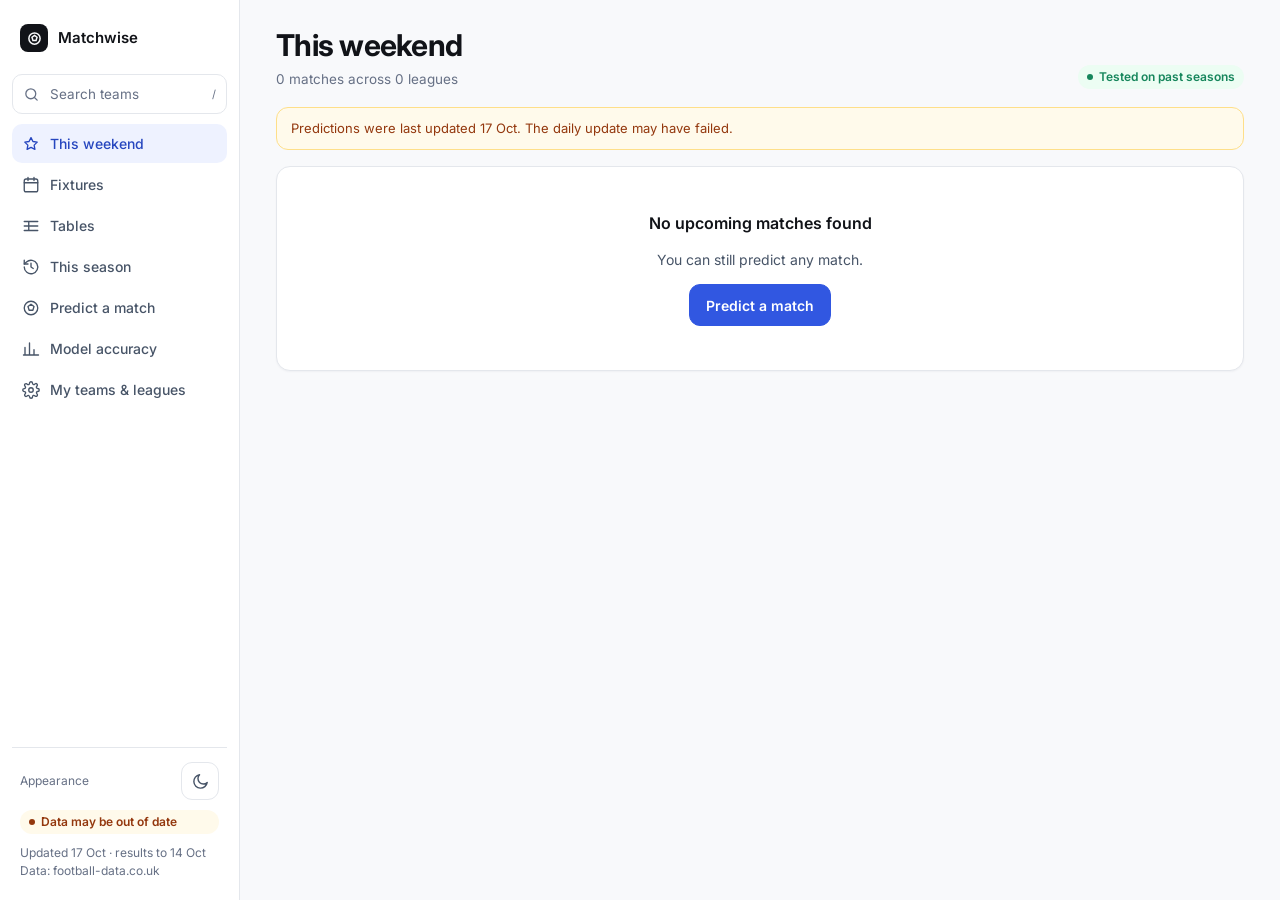
==== app/index.html @ 6849e7f9 "Settle saved predictions early from provisional scores; add evening result runs - Use fixturedownloa" ====
<!doctype html>
<html lang="en">
<head>
<meta charset="utf-8">
<meta name="viewport" content="width=device-width, initial-scale=1, viewport-fit=cover">
<meta name="theme-color" content="#F8F9FB">
<meta name="description" content="Football match predictions for the Premier League, La Liga, Serie A, Bundesliga and Ligue 1.">
<title>Matchwise</title>
<script>
  // Apply a saved light/dark choice before first paint to avoid a flash.
  try { var t = localStorage.getItem('mw-theme'); if (t === 'light' || t === 'dark') document.documentElement.dataset.theme = t; } catch (e) {}
</script>
<link rel="manifest" href="manifest.webmanifest">
<link rel="icon" href="icons/icon.svg" type="image/svg+xml">
<link rel="apple-touch-icon" href="icons/apple-touch-icon.png">
<meta name="apple-mobile-web-app-capable" content="yes">
<meta name="mobile-web-app-capable" content="yes">
<meta name="apple-mobile-web-app-status-bar-style" content="default">
<meta name="apple-mobile-web-app-title" content="Matchwise">
<link rel="preconnect" href="https://fonts.googleapis.com">
<link rel="preconnect" href="https://fonts.gstatic.com" crossorigin>
<link href="https://fonts.googleapis.com/css2?family=Inter:wght@400;500;600;700&display=swap" rel="stylesheet">
<link rel="stylesheet" href="app.css?v=15">
</head>
<body>
<div class="shell">
  <aside class="sidebar" aria-label="Main navigation">
    <a class="brand" href="#/weekend"><span class="brand-mark" aria-hidden="true"><svg width="15" height="15" viewBox="0 0 24 24" fill="none" stroke-width="2.4"><circle cx="12" cy="12" r="9"/><path d="M12 7l4 3-1.5 5h-5L8 10z"/></svg></span>Matchwise</a>
    <button class="searchbtn" data-search-open><svg viewBox="0 0 24 24" fill="none" stroke="currentColor" stroke-width="1.8" stroke-linecap="round"><circle cx="11" cy="11" r="7"/><path d="M20 20l-3.5-3.5"/></svg>Search teams <kbd style="margin-left:auto;font:11px Inter;color:var(--text-3)">/</kbd></button>
    <nav class="nav" id="nav"></nav>
    <div class="sidebar-foot" id="freshness"></div>
  </aside>
  <main class="main" id="main" tabindex="-1"></main>
</div>
<nav class="tabbar" id="tabbar" aria-label="Main navigation"></nav>
<div class="overlay" id="search"></div>
<script src="teams-meta.js?v=15"></script>
<script src="app.js?v=15"></script>
</body>
</html>
---- app/app.css ----
/* Matchwise design system: calm, premium, light + dark. */
:root {
  --bg: #F8F9FB; --surface: #FFFFFF; --surface-2: #F2F4F7; --text: #111318; --text-2: #475467; --text-3: #667085;
  --border: #E4E7EC; --border-strong: #D0D5DD; --accent: #3157E1; --accent-hover: #2646BF; --accent-soft: #EEF2FF; --accent-text: #2646BF;
  --win: #16865C; --win-soft: #ECFDF3; --loss: #D92D20; --loss-soft: #FEF3F2; --warn: #93370D; --warn-soft: #FFFAEB; --warn-border: #FEDF89;
  --bar-rest: #E4E7EC; --shadow: 0 1px 2px rgba(16, 24, 40, .04); --shadow-lg: 0 12px 32px rgba(16, 24, 40, .12);
  --focus: 0 0 0 3px rgba(49, 87, 225, .35); --badge-ring: rgba(16, 24, 40, .14);
  --r-sm: 8px; --r: 14px; --r-lg: 18px;
  --sidebar: 240px;
  color-scheme: light;
}
:root[data-theme="dark"] {
  --bg: #0B0D12; --surface: #13161D; --surface-2: #1A1E27; --text: #ECEFF4; --text-2: #A7B0C0; --text-3: #8892A4;
  --border: #252A36; --border-strong: #343B4B; --accent: #7B97FF; --accent-hover: #93AAFF; --accent-soft: #1B2340; --accent-text: #A9BBFF;
  --win: #3CCB8A; --win-soft: #10291F; --loss: #F97066; --loss-soft: #2D1615; --warn: #FEC84B; --warn-soft: #2A2111; --warn-border: #4A3A12;
  --bar-rest: #2A3040; --shadow: none; --shadow-lg: 0 12px 32px rgba(0, 0, 0, .5);
  --focus: 0 0 0 3px rgba(123, 151, 255, .45); --badge-ring: rgba(255, 255, 255, .16);
  color-scheme: dark;
}
@media (prefers-color-scheme: dark) {
  :root:not([data-theme="light"]) {
    --bg: #0B0D12; --surface: #13161D; --surface-2: #1A1E27; --text: #ECEFF4; --text-2: #A7B0C0; --text-3: #8892A4;
    --border: #252A36; --border-strong: #343B4B; --accent: #7B97FF; --accent-hover: #93AAFF; --accent-soft: #1B2340; --accent-text: #A9BBFF;
    --win: #3CCB8A; --win-soft: #10291F; --loss: #F97066; --loss-soft: #2D1615; --warn: #FEC84B; --warn-soft: #2A2111; --warn-border: #4A3A12;
    --bar-rest: #2A3040; --shadow: none; --shadow-lg: 0 12px 32px rgba(0, 0, 0, .5);
    --focus: 0 0 0 3px rgba(123, 151, 255, .45); --badge-ring: rgba(255, 255, 255, .16);
    color-scheme: dark;
  }
}

* { box-sizing: border-box; }
html, body { margin: 0; }
body {
  background: var(--bg); color: var(--text); font-family: Inter, system-ui, -apple-system, "Segoe UI", sans-serif;
  font-size: 14px; line-height: 1.5; -webkit-font-smoothing: antialiased; -webkit-tap-highlight-color: transparent;
}
a { color: var(--accent-text); text-decoration: none; }
button { font: inherit; color: inherit; background: none; border: 0; padding: 0; cursor: pointer; }
:focus-visible { outline: none; box-shadow: var(--focus); border-radius: var(--r-sm); }
.num { font-variant-numeric: tabular-nums; }
.muted { color: var(--text-3); }
.small { font-size: 12px; }
.sr-only { position: absolute; width: 1px; height: 1px; overflow: hidden; clip: rect(0 0 0 0); white-space: nowrap; }

/* ---------- shell ---------- */
.shell { display: flex; min-height: 100vh; }
.sidebar {
  width: var(--sidebar); flex-shrink: 0; background: var(--surface); border-right: 1px solid var(--border);
  padding: 20px 12px; position: sticky; top: 0; height: 100vh; display: flex; flex-direction: column;
}
.brand { display: flex; align-items: center; gap: 10px; font-weight: 600; font-size: 15px; color: var(--text); }
.brand-mark { width: 28px; height: 28px; border-radius: 8px; background: var(--text); display: grid; place-items: center; flex-shrink: 0; }
.brand-mark svg { stroke: var(--bg); }
.sidebar .brand { padding: 4px 8px 22px; }
.nav a {
  display: flex; align-items: center; gap: 10px; padding: 9px 10px; border-radius: 10px; color: var(--text-2);
  font-weight: 500; margin-bottom: 2px; transition: background-color .15s, color .15s;
}
.nav a:hover { background: var(--surface-2); color: var(--text); }
.nav a[aria-current="page"] { background: var(--accent-soft); color: var(--accent-text); }
.nav svg { width: 18px; height: 18px; flex-shrink: 0; }
.sidebar-foot { margin-top: auto; padding: 14px 8px 0; border-top: 1px solid var(--border); font-size: 12px; color: var(--text-3); display: grid; gap: 10px; }
.main { flex: 1; min-width: 0; padding: 28px 36px 64px; }
.content { max-width: 1120px; margin: 0 auto; }
.content.narrow { max-width: 880px; }

.topbar { display: none; }
.iconbtn {
  width: 38px; height: 38px; border-radius: 11px; border: 1px solid var(--border); background: var(--surface);
  display: inline-grid; place-items: center; color: var(--text-2); transition: background-color .15s;
}
.iconbtn:hover { background: var(--surface-2); color: var(--text); }
.iconbtn svg { width: 19px; height: 19px; }
.theme-row { display: flex; align-items: center; justify-content: space-between; }

/* ---------- page head ---------- */
.page-head { display: flex; align-items: flex-end; justify-content: space-between; gap: 16px; margin-bottom: 18px; flex-wrap: wrap; }
h1 { font-size: 30px; line-height: 1.15; font-weight: 700; margin: 0; letter-spacing: -0.025em; }
h2 { font-size: 17px; font-weight: 600; margin: 0; letter-spacing: -0.01em; }
h3 { font-size: 14px; font-weight: 600; margin: 0; }
.sub { color: var(--text-3); margin: 6px 0 0; font-size: 13.5px; }

/* ---------- cards ---------- */
.card { background: var(--surface); border: 1px solid var(--border); border-radius: var(--r); box-shadow: var(--shadow); }
.card-pad { padding: 18px; }
.card-head { display: flex; align-items: center; justify-content: space-between; gap: 4px 12px; padding: 14px 18px; border-bottom: 1px solid var(--border); flex-wrap: wrap; }
.card-head h3 { white-space: nowrap; }
.card-foot { padding: 12px 18px; border-top: 1px solid var(--border); font-size: 12px; color: var(--text-3); margin: 0; }
.stack-gap > * + * { margin-top: 12px; }
.grid-2 { display: grid; grid-template-columns: repeat(2, minmax(0, 1fr)); gap: 12px; }
.grid-2 > * { min-width: 0; }

/* ---------- pills, chips, buttons ---------- */
.pill {
  display: inline-flex; align-items: center; gap: 6px; padding: 3px 9px; border-radius: 999px; font-size: 12px; font-weight: 600;
  background: var(--surface-2); color: var(--text-2); white-space: nowrap;
}
.pill.accent { background: var(--accent-soft); color: var(--accent-text); }
.pill.ok { background: var(--win-soft); color: var(--win); }
.pill.bad { background: var(--loss-soft); color: var(--loss); }
.pill.warn { background: var(--warn-soft); color: var(--warn); }
.pill .dot { width: 6px; height: 6px; border-radius: 50%; background: currentColor; }
.chips { display: flex; gap: 6px; flex-wrap: wrap; }
.chip {
  height: 34px; padding: 0 14px; border-radius: 999px; border: 1px solid var(--border); background: var(--surface);
  color: var(--text-2); font-weight: 500; font-size: 13px; white-space: nowrap; transition: background-color .15s, color .15s, border-color .15s;
}
.chip:hover { border-color: var(--border-strong); color: var(--text); }
.chip[aria-pressed="true"] { background: var(--text); border-color: var(--text); color: var(--bg); }
.btn {
  display: inline-flex; align-items: center; justify-content: center; gap: 8px; height: 42px; padding: 0 16px; border-radius: 11px;
  border: 1px solid var(--border-strong); background: var(--surface); font-weight: 600; color: var(--text); transition: background-color .15s;
}
.btn:hover { background: var(--surface-2); }
.btn.primary { background: var(--accent); border-color: var(--accent); color: #fff; }
:root[data-theme="dark"] .btn.primary { color: #0B0D12; }
.btn.primary:hover { background: var(--accent-hover); }
.btn[aria-disabled="true"] { opacity: .45; pointer-events: none; }
.toolbar { display: flex; gap: 12px; align-items: center; margin-bottom: 16px; flex-wrap: wrap; }
.search { position: relative; margin-left: auto; }
.search input, select {
  height: 40px; border-radius: 11px; border: 1px solid var(--border-strong); background: var(--surface); color: var(--text); font: inherit;
}
.search input { width: 240px; padding: 0 12px 0 36px; }
.search svg { position: absolute; left: 11px; top: 11px; width: 18px; height: 18px; color: var(--text-3); }
.search input:focus, select:focus { outline: none; box-shadow: var(--focus); border-color: var(--accent); }
select {
  width: 100%; padding: 0 34px 0 12px; appearance: none;
  background-image: url("data:image/svg+xml,%3Csvg xmlns='http://www.w3.org/2000/svg' width='16' height='16' fill='none' stroke='%23888' stroke-width='2'%3E%3Cpath d='M4 6l4 4 4-4'/%3E%3C/svg%3E");
  background-repeat: no-repeat; background-position: right 12px center;
}
.field { display: flex; flex-direction: column; gap: 6px; min-width: 0; }
.field label { font-weight: 500; font-size: 13px; color: var(--text-2); }
.form-row { display: grid; grid-template-columns: 1fr 1fr 1fr auto; gap: 12px; align-items: end; }

/* ---------- badges & form ---------- */
.crest {
  width: 32px; height: 32px; border-radius: 50%; display: inline-grid; place-items: center; flex-shrink: 0;
  font-size: 9.5px; font-weight: 700; letter-spacing: .02em; line-height: 1;
}
.crest.ring { box-shadow: inset 0 0 0 1px var(--badge-ring); }
.crest.sm { width: 28px; height: 28px; font-size: 8.5px; }
.crest.lg { width: 60px; height: 60px; font-size: 16px; }
.form { display: inline-flex; gap: 3px; }
.form i { width: 17px; height: 17px; border-radius: 5px; font-style: normal; font-size: 9px; font-weight: 700; display: grid; place-items: center; }
.form .W { background: var(--win-soft); color: var(--win); }
.form .D { background: var(--surface-2); color: var(--text-3); }
.form .L { background: var(--loss-soft); color: var(--loss); }

/* ---------- probability bar ---------- */
.pbar { display: flex; gap: 3px; height: 8px; }
.pbar i { border-radius: 4px; background: var(--bar-rest); transform-origin: left; }
.pbar i.top { background: var(--accent); }
.probs { display: flex; justify-content: space-between; font-size: 12px; color: var(--text-3); margin-top: 8px; }
.probs b { font-size: 15px; color: var(--text); font-weight: 600; margin-right: 3px; }
.probs .top b { color: var(--accent-text); }

/* ---------- fixtures ---------- */
.day { display: flex; justify-content: space-between; font-size: 12px; font-weight: 600; letter-spacing: .05em; text-transform: uppercase; color: var(--text-3); margin: 22px 2px 10px; }
.day:first-child { margin-top: 0; }
.fx-grid { display: grid; grid-template-columns: repeat(2, minmax(0, 1fr)); gap: 12px; }
.fx {
  display: block; width: 100%; text-align: left; padding: 16px; color: var(--text);
  transition: border-color .15s, transform .15s, box-shadow .15s;
}
.fx:hover { border-color: var(--border-strong); box-shadow: var(--shadow-lg); }
.fx-top { display: flex; justify-content: space-between; align-items: center; margin-bottom: 10px; font-size: 12px; color: var(--text-3); gap: 8px; }
.team { display: flex; align-items: center; gap: 10px; padding: 3px 0; min-width: 0; }
.team .nm { flex: 1; min-width: 0; font-weight: 500; font-size: 15px; color: var(--text-2); white-space: nowrap; overflow: hidden; text-overflow: ellipsis; }
.team .nm.fav { color: var(--text); font-weight: 600; }
.fx .pbar { margin-top: 12px; }
.fx-foot { display: flex; justify-content: space-between; margin-top: 10px; padding-top: 10px; border-top: 1px solid var(--border); font-size: 12px; color: var(--text-3); }
.fx-foot b { color: var(--text-2); font-weight: 600; }

/* ---------- match ---------- */
.back { display: inline-flex; align-items: center; gap: 4px; color: var(--text-2); font-weight: 500; margin-bottom: 14px; }
.back svg { width: 18px; height: 18px; }
.hero { padding: 22px 20px 18px; text-align: center; }
.hero .meta { font-size: 12.5px; color: var(--text-3); }
.vs { display: grid; grid-template-columns: 1fr auto 1fr; align-items: start; margin: 16px 0 14px; gap: 8px; }
.vs .side { display: flex; flex-direction: column; align-items: center; gap: 8px; font-weight: 600; font-size: 16px; min-width: 0; }
.vs .side .nm { max-width: 100%; overflow: hidden; text-overflow: ellipsis; white-space: nowrap; }
.vs .mid { font-size: 13px; color: var(--text-3); font-weight: 500; padding-top: 20px; }
.big3 { display: grid; grid-template-columns: repeat(3, minmax(0, 1fr)); margin-top: 18px; border-top: 1px solid var(--border); padding-top: 16px; }
.big3 > div { display: flex; flex-direction: column; gap: 2px; min-width: 0; }
.big3 b { font-size: 30px; font-weight: 700; letter-spacing: -0.025em; }
.big3 .top b { color: var(--accent-text); }
.big3 span { font-size: 12px; color: var(--text-3); overflow: hidden; text-overflow: ellipsis; white-space: nowrap; }
.big3 small { font-size: 11px; color: var(--text-3); }
.hero .pbar { margin-top: 14px; }
.sectabs {
  display: flex; gap: 20px; border-bottom: 1px solid var(--border); margin: 16px 0 14px; font-size: 13.5px; font-weight: 500; overflow-x: auto;
  position: sticky; top: 0; background: var(--bg); z-index: 5; scrollbar-width: none;
}
.sectabs a { padding: 10px 0 11px; color: var(--text-3); white-space: nowrap; }
.sectabs a.on, .sectabs a:hover { color: var(--text); }
.sectabs a.on { box-shadow: inset 0 -2px 0 var(--text); }
.keys { display: grid; grid-template-columns: repeat(4, minmax(0, 1fr)); gap: 10px; }
.key { padding: 13px 14px; }
.key .k { font-size: 12px; color: var(--text-3); }
.key .v { font-size: 20px; font-weight: 650; margin-top: 2px; letter-spacing: -0.015em; }
.key .v small { font-size: 12px; color: var(--text-3); font-weight: 500; }
.match-cols { display: grid; grid-template-columns: minmax(0, 1fr) 340px; gap: 16px; align-items: start; margin-top: 12px; }
.match-cols > div > .card + .card, .match-cols > aside > .card + .card { margin-top: 12px; }
section[id] { scroll-margin-top: 56px; }

table { width: 100%; border-collapse: collapse; }
th, td { padding: 10px 18px; text-align: left; border-bottom: 1px solid var(--border); }
th { font-size: 12px; font-weight: 500; color: var(--text-3); }
tr:last-child td { border-bottom: 0; }
td.r, th.r { text-align: right; }
td.grp { font-size: 11.5px; font-weight: 600; letter-spacing: .04em; text-transform: uppercase; color: var(--text-3); background: var(--surface-2); padding-top: 7px; padding-bottom: 7px; }
.card:has(> table) { overflow-x: auto; }
.meter { display: inline-block; width: 64px; height: 5px; border-radius: 3px; background: var(--bar-rest); vertical-align: middle; margin-right: 10px; overflow: hidden; }
.meter i { display: block; height: 100%; background: var(--accent); border-radius: 3px; }
.scoregrid { display: grid; grid-template-columns: 24px repeat(6, minmax(0, 1fr)); gap: 4px; font-size: 12px; }
.scoregrid .h { color: var(--text-3); display: grid; place-items: center; font-weight: 500; height: 22px; }
.scoregrid .c { height: 38px; border-radius: 7px; display: grid; place-items: center; }
.axis { display: flex; justify-content: space-between; font-size: 12px; color: var(--text-3); margin-bottom: 8px; gap: 8px; }
.why { padding-left: 18px; margin: 0; }
.why li { margin-bottom: 9px; color: var(--text-2); }
.why li b { color: var(--text); font-weight: 600; }
.kv { display: flex; justify-content: space-between; gap: 12px; padding: 9px 0; border-bottom: 1px solid var(--border); }
.kv:last-child { border-bottom: 0; }
.kv span:first-child { color: var(--text-2); }
.kv span:last-child { font-weight: 500; text-align: right; }
.strength { display: grid; grid-template-columns: 1fr 86px; gap: 10px; align-items: center; padding: 5px 0; }
.track { height: 6px; background: var(--bar-rest); border-radius: 3px; overflow: hidden; }
.track i { display: block; height: 100%; border-radius: 3px; background: var(--accent); }
.news-team { display: flex; align-items: center; gap: 8px; font-weight: 600; margin-bottom: 6px; }
.news-list { list-style: none; margin: 0; padding: 0; }
.news-list li { padding: 8px 0; border-top: 1px solid var(--border); }
.news-list li:first-child { border-top: 0; }
.news-list .line { display: flex; justify-content: space-between; align-items: center; gap: 8px; }
.toggle { display: inline-flex; background: var(--surface-2); border-radius: 12px; padding: 3px; gap: 2px; margin-bottom: 12px; }
.toggle button { height: 32px; padding: 0 12px; border-radius: 9px; font-size: 13px; font-weight: 500; color: var(--text-3); }
.toggle button[aria-pressed="true"] { background: var(--surface); color: var(--text); box-shadow: var(--shadow); }
:root[data-theme="dark"] .toggle button[aria-pressed="true"] { background: var(--border-strong); }

/* ---------- weekend & stats ---------- */
.overview { display: grid; grid-template-columns: repeat(3, minmax(0, 1fr)); gap: 12px; }
.insight { padding: 16px; }
.insight p { margin: 2px 0 8px; font-size: 12px; color: var(--text-3); }
.irow { display: flex; align-items: center; gap: 10px; padding: 9px 0; border-top: 1px solid var(--border); color: var(--text); }
.irow .t { flex: 1; min-width: 0; font-size: 13px; font-weight: 500; white-space: nowrap; overflow: hidden; text-overflow: ellipsis; }
.irow .v { font-weight: 600; font-size: 14px; white-space: nowrap; }
.pairc { display: inline-flex; flex-shrink: 0; gap: 3px; }
.pairc .crest { width: 26px; height: 26px; font-size: 8px; }
.stats { display: grid; grid-template-columns: repeat(4, minmax(0, 1fr)); margin-bottom: 14px; }
.stat { padding: 16px 18px; border-right: 1px solid var(--border); min-width: 0; }
.stat:last-child { border-right: 0; }
.stat .lbl { color: var(--text-3); font-size: 12.5px; }
.stat .val { font-size: 26px; font-weight: 700; margin-top: 2px; letter-spacing: -0.02em; }
.stat .meta { font-size: 12px; color: var(--text-3); }
.notice { display: flex; gap: 10px; padding: 11px 14px; border-radius: 12px; background: var(--warn-soft); border: 1px solid var(--warn-border); color: var(--warn); font-size: 13px; margin-bottom: 16px; }
.empty { text-align: center; padding: 44px 20px; color: var(--text-2); }
.empty h3 { font-size: 16px; margin-bottom: 6px; color: var(--text); }
.skeleton { height: 140px; border-radius: var(--r); background: var(--surface-2); margin-bottom: 12px; }
details > summary { cursor: pointer; font-weight: 600; padding: 14px 18px; list-style: none; }
details > summary::-webkit-details-marker { display: none; }
details > summary::after { content: '+'; float: right; color: var(--text-3); }
details[open] > summary::after { content: '–'; }
details[open] > summary { border-bottom: 1px solid var(--border); }

/* ---------- tab bar (mobile) ---------- */
.tabbar { display: none; }

/* ---------- motion ---------- */
@media (prefers-reduced-motion: no-preference) {
  .page { animation: page-in .18s ease-out; }
  .pbar i, .meter i, .track i { animation: grow .5s cubic-bezier(.2, .8, .2, 1); }
  .skeleton { animation: pulse 1.2s ease-in-out infinite; }
}
@keyframes page-in { from { opacity: 0; transform: translateY(4px); } to { opacity: 1; transform: none; } }
@keyframes grow { from { transform: scaleX(0); } to { transform: scaleX(1); } }
.meter i, .track i { transform-origin: left; }
@keyframes pulse { 50% { opacity: .55; } }

/* ---------- responsive ---------- */
@media (max-width: 1199px) {
  .match-cols { grid-template-columns: minmax(0, 1fr); }
  .overview { grid-template-columns: repeat(2, minmax(0, 1fr)); }
}
@media (max-width: 899px) {
  .sidebar { display: none; }
  .main { padding: 0 16px calc(96px + env(safe-area-inset-bottom)); }
  .topbar {
    display: flex; align-items: center; justify-content: space-between; padding: calc(10px + env(safe-area-inset-top)) 0 14px;
  }
  h1 { font-size: 28px; }
  .fx-grid, .overview, .grid-2 { grid-template-columns: minmax(0, 1fr); }
  .keys { grid-template-columns: repeat(2, minmax(0, 1fr)); }
  .search { margin-left: 0; width: 100%; }
  .search input { width: 100%; height: 44px; font-size: 16px; }
  .search svg { top: 13px; }
  select { height: 46px; font-size: 16px; }
  .chips { flex-wrap: nowrap; overflow-x: auto; width: calc(100% + 32px); margin: 0 -16px; padding: 0 16px 2px; scrollbar-width: none; }
  .chips::-webkit-scrollbar, .sectabs::-webkit-scrollbar { display: none; }
  .chip { flex-shrink: 0; height: 36px; }
  .form-row { grid-template-columns: minmax(0, 1fr); }
  .stats { grid-template-columns: repeat(2, minmax(0, 1fr)); }
  .stat:nth-child(2n) { border-right: 0; }
  .stat:nth-child(-n+2) { border-bottom: 1px solid var(--border); }
  th, td { padding: 10px 14px; }
  .hide-m { display: none; }
  .tabbar {
    display: grid; grid-template-columns: repeat(5, 1fr); position: fixed; left: 0; right: 0; bottom: 0; z-index: 20;
    background: color-mix(in srgb, var(--surface) 92%, transparent); backdrop-filter: blur(12px); -webkit-backdrop-filter: blur(12px);
    border-top: 1px solid var(--border); padding: 8px 8px calc(8px + env(safe-area-inset-bottom));
  }
  .tabbar a { display: flex; flex-direction: column; align-items: center; gap: 3px; font-size: 11px; font-weight: 500; color: var(--text-3); min-height: 48px; justify-content: center; }
  .tabbar .ic { width: 50px; height: 30px; border-radius: 999px; display: grid; place-items: center; transition: background-color .15s; }
  .tabbar svg { width: 21px; height: 21px; }
  .tabbar a[aria-current="page"] { color: var(--text); }
  .tabbar a[aria-current="page"] .ic { background: var(--accent-soft); color: var(--accent-text); }
}
@media (max-width: 380px) {
  .main { padding-left: 12px; padding-right: 12px; }
  .chips { width: calc(100% + 24px); margin: 0 -12px; padding: 0 12px 2px; }
  .big3 b { font-size: 24px; }
  .fx { padding: 14px 12px; }
  .form i { width: 15px; height: 15px; font-size: 8px; }
  th, td { padding: 8px 10px; }
}

/* ===== v12 components: favourites, compact fixtures, tables, team pages, search ===== */
.eyebrow { display: flex; justify-content: space-between; align-items: center; font-size: 11.5px; font-weight: 600; letter-spacing: .06em; text-transform: uppercase; color: var(--text-3); margin: 16px 2px 8px; }
.eyebrow a { text-transform: none; letter-spacing: 0; font-size: 13px; color: var(--accent-text); font-weight: 600; }
.spot { padding: 16px; position: relative; overflow: hidden; }
.spot::before { content: ''; position: absolute; inset: 0 0 auto 0; height: 4px; background: var(--club, var(--accent)); }
.spot .vs { margin: 10px 0 6px; }
.count { display: flex; gap: 6px; justify-content: center; margin-top: 4px; }
.count span { background: var(--surface-2); border-radius: 8px; padding: 4px 8px; font-size: 12px; color: var(--text-2); }
.count b { font-size: 15px; color: var(--text); margin-right: 2px; }
.lchip { display: inline-flex; align-items: center; gap: 6px; height: 34px; padding: 0 12px 0 6px; border-radius: 999px; border: 1px solid var(--border); background: var(--surface); font-size: 13px; font-weight: 500; color: var(--text-2); white-space: nowrap; }
.lchip.on { border-color: var(--text); color: var(--text); }
.cc { display: inline-grid; place-items: center; width: 24px; height: 18px; border-radius: 5px; font-size: 8.5px; font-weight: 700; letter-spacing: .03em; background: var(--surface-2); color: var(--text-2); }
.days { display: flex; gap: 6px; margin: 12px 0 4px; }
.day-pill { flex: 1; text-align: center; padding: 7px 0; border-radius: 12px; border: 1px solid var(--border); background: var(--surface); }
.day-pill small { display: block; font-size: 11px; color: var(--text-3); }
.day-pill b { font-size: 15px; }
.day-pill.on { background: var(--text); border-color: var(--text); }
.day-pill.on b, .day-pill.on small { color: var(--bg); }
.day-pill i { display: block; width: 4px; height: 4px; border-radius: 50%; background: var(--accent); margin: 3px auto 0; }
.day-pill.on i { background: var(--bg); }
.lg-head { display: flex; align-items: center; gap: 8px; padding: 11px 14px; font-weight: 600; font-size: 13.5px; }
.lg-head .n { color: var(--text-3); font-weight: 500; }
.lg-head .chev { margin-left: auto; width: 16px; height: 16px; color: var(--text-3); }
.crow { display: grid; grid-template-columns: 38px minmax(0,1fr) 112px; gap: 8px; align-items: center; padding: 9px 14px; border-top: 1px solid var(--border); }
.crow .t { display: flex; align-items: center; gap: 7px; font-size: 13.5px; color: var(--text-2); white-space: nowrap; overflow: hidden; line-height: 1.6; }
.crow .t .crest { width: 20px; height: 20px; font-size: 6.5px; }
.crow .t.f { color: var(--text); font-weight: 600; }
.mini { display: flex; gap: 2px; height: 4px; margin-top: 5px; }
.mini i { border-radius: 2px; background: var(--bar-rest); }
.mini i.on { background: var(--accent); }
.p3 { display: flex; justify-content: space-between; font-size: 12px; color: var(--text-3); }
.p3 b { color: var(--accent-text); }
.seg { display: inline-flex; background: var(--surface-2); border-radius: 10px; padding: 3px; }
.seg span { padding: 5px 11px; border-radius: 8px; font-size: 12.5px; font-weight: 500; color: var(--text-3); }
.seg span.on { background: var(--surface); color: var(--text); box-shadow: var(--shadow); }
:root[data-theme="dark"] .seg span.on { background: var(--border-strong); }
.tt { width: 100%; border-collapse: collapse; }
.tt th { font-size: 10.5px; font-weight: 600; color: var(--text-3); text-transform: uppercase; letter-spacing: .02em; padding: 8px 3px; border-bottom: 1px solid var(--border); }
.tt td { padding: 7px 3px; font-size: 13px; border-bottom: 1px solid var(--border); }
.tt tr:last-child td { border-bottom: 0; }
.tt td:first-child, .tt th:first-child { padding-left: 10px; }
.tt .crest.sm { width: 24px; height: 24px; font-size: 7.5px; }
.tt td:last-child, .tt th:last-child { padding-right: 10px; }
.tt .pos { width: 22px; color: var(--text-3); position: relative; }
.tt .pos::before { content: ''; position: absolute; left: 0; top: 6px; bottom: 6px; width: 3px; border-radius: 2px; background: var(--zc, transparent); }
.tt .me td { background: color-mix(in srgb, var(--accent) 8%, transparent); }
.prob { display: inline-block; min-width: 31px; padding: 2px 3px; border-radius: 6px; font-size: 11.5px; font-weight: 600; text-align: center; }
.legend { display: flex; gap: 12px; flex-wrap: wrap; font-size: 11.5px; color: var(--text-3); margin: 8px 2px 0; }
.legend i { display: inline-block; width: 10px; height: 10px; border-radius: 3px; margin-right: 5px; vertical-align: -1px; }
.dist { display: flex; align-items: flex-end; gap: 3px; height: 96px; padding-top: 6px; }
.dist div { flex: 1; display: flex; flex-direction: column; align-items: center; justify-content: flex-end; height: 100%; }
.dist i { width: 100%; border-radius: 4px 4px 2px 2px; background: var(--accent); min-height: 2px; }
.dist small { font-size: 9.5px; color: var(--text-3); margin-top: 4px; }
.dist em { font-style: normal; font-size: 9.5px; font-weight: 600; color: var(--text-2); margin-bottom: 2px; }
.oddsrow { display: grid; grid-template-columns: minmax(0,1fr) 56px 56px; gap: 8px; align-items: center; padding: 11px 14px; border-top: 1px solid var(--border); }
.price { text-align: center; padding: 7px 0; border-radius: 9px; background: var(--surface-2); font-weight: 650; font-size: 14px; }
.price.best { background: var(--win-soft); color: var(--win); box-shadow: inset 0 0 0 1.5px currentColor; }
.cmp { display: grid; grid-template-columns: 54px minmax(0,1fr) 32px; gap: 6px; align-items: center; font-size: 11px; color: var(--text-3); margin-top: 3px; }
.cmp .bar { height: 5px; border-radius: 3px; background: var(--bar-rest); overflow: hidden; }
.cmp .bar i { display: block; height: 100%; border-radius: 3px; background: var(--accent); }
.cmp .bar.bk i { background: var(--text-3); }
.overlay { position: absolute; inset: 0; background: rgba(11,13,18,.4); }
.sheet { background: var(--bg); padding: 48px 16px 14px; border-radius: 0 0 24px 24px; }
.sfield { display: flex; align-items: center; gap: 10px; height: 46px; padding: 0 14px; border-radius: 13px; border: 1.5px solid var(--accent); background: var(--surface); }
.sfield svg { width: 19px; height: 19px; color: var(--text-3); flex-shrink: 0; }
.sfield span { flex: 1; font-size: 16px; } .sfield .caret { width: 1.5px; height: 20px; background: var(--accent); flex: none; margin-left: -9px; }
.sres { display: flex; align-items: center; gap: 11px; padding: 10px 2px; border-top: 1px solid var(--border); }
.sres:first-child { border-top: 0; }
.sres b mark { background: none; color: var(--accent-text); }
.recent { display: flex; gap: 6px; flex-wrap: wrap; }
.recent span { font-size: 12.5px; padding: 5px 10px; border-radius: 999px; background: var(--surface-2); color: var(--text-2); }
.lgbar { display: grid; grid-template-columns: 136px minmax(0,1fr) 38px; gap: 8px; align-items: center; padding: 7px 0; font-size: 12.5px; border-top: 1px solid var(--border); }
.lgbar:first-of-type { border-top: 0; }
.lgbar .b { height: 6px; background: var(--bar-rest); border-radius: 3px; position: relative; }
.lgbar .b i { position: absolute; inset: 0 auto 0 0; border-radius: 3px; background: var(--accent); }
.lgbar .b u { position: absolute; top: -3px; bottom: -3px; width: 2px; background: var(--text-2); text-decoration: none; }
@media (prefers-color-scheme: dark) { :root:not([data-theme="light"]) .seg span.on { background: var(--border-strong); } }
.seg button { padding: 6px 12px; border-radius: 8px; font-size: 12.5px; font-weight: 500; color: var(--text-3); }
.seg button[aria-pressed="true"] { background: var(--surface); color: var(--text); box-shadow: var(--shadow); }
:root[data-theme="dark"] .seg button[aria-pressed="true"] { background: var(--border-strong); }
@media (prefers-color-scheme: dark) { :root:not([data-theme="light"]) .seg button[aria-pressed="true"] { background: var(--border-strong); } }
button.day-pill, button.lchip { font: inherit; cursor: pointer; }
.day-pill[aria-pressed="true"] { background: var(--text); border-color: var(--text); }
.day-pill[aria-pressed="true"] b, .day-pill[aria-pressed="true"] small { color: var(--bg); }
.day-pill[aria-pressed="true"] i { background: var(--bg); }
.lchip[aria-pressed="true"] { border-color: var(--text); color: var(--text); }
.hscroll { display: flex; gap: 6px; overflow-x: auto; scrollbar-width: none; padding-bottom: 2px; }
.hscroll::-webkit-scrollbar { display: none; }
.lg-head { width: 100%; text-align: left; color: var(--text); }
a.crow { color: inherit; }
a.crow:hover, a.sres:hover, .tt tr[data-href]:hover td { background: var(--surface-2); }
.tt tr[data-href] { cursor: pointer; }
.tt .tm { font-size: 13px; font-weight: 500; white-space: nowrap; max-width: 150px; overflow: hidden; text-overflow: ellipsis; display: inline-block; vertical-align: middle; }
.starbtn { width: 38px; height: 38px; border-radius: 11px; border: 1px solid var(--border); background: var(--surface); display: inline-grid; place-items: center; color: var(--text-3); }
.starbtn svg { width: 18px; height: 18px; }
.starbtn[aria-pressed="true"] { color: #F5B000; }
.overlay { position: fixed; z-index: 50; display: none; }
.overlay.open { display: block; }
.sheet { max-width: 640px; margin: 0 auto; padding-top: calc(16px + env(safe-area-inset-top)); max-height: 92vh; overflow-y: auto; }
.sfield input { flex: 1; border: 0; outline: none; background: none; font: inherit; font-size: 16px; color: var(--text); min-width: 0; }
.sfield button { color: var(--text-3); font-size: 13.5px; }
a.sres { color: inherit; }
.setting-row { display: flex; align-items: center; gap: 10px; padding: 10px 14px; border-top: 1px solid var(--border); }
.setting-row:first-child { border-top: 0; }
.setting-row .grow { flex: 1; min-width: 0; }
a.setting-row { color: inherit; }
.tabbar { grid-template-columns: repeat(5, 1fr) !important; }
.sidebar .searchbtn { display: flex; align-items: center; gap: 10px; width: 100%; padding: 9px 10px; margin-bottom: 10px; border-radius: 10px; border: 1px solid var(--border); color: var(--text-3); font-size: 13.5px; }
.sidebar .searchbtn svg { width: 17px; height: 17px; }
@media (min-width: 900px) { .crow { grid-template-columns: 52px minmax(0,1fr) 150px; } .tt .tm { max-width: none; } }
.dist div { min-width: 0; } .dist em { font-size: 9px; white-space: nowrap; }
/* My teams & leagues */
.myteam { display: flex; align-items: center; gap: 10px; padding: 12px 12px 12px 14px; margin-bottom: 8px; }
.mt-main { flex: 1; min-width: 0; display: flex; gap: 12px; align-items: center; color: inherit; }
.mt-main .crest { width: 42px; height: 42px; font-size: 11px; }
.mt-next { font-size: 12.5px; color: var(--text-2); margin-top: 3px; }
.mt-actions { display: flex; gap: 6px; flex-shrink: 0; }
.tiles { display: grid; grid-template-columns: repeat(auto-fill, minmax(150px, 1fr)); gap: 8px; }
.tile { display: flex; align-items: center; gap: 9px; padding: 9px 10px; border-radius: 12px; border: 1px solid var(--border); background: var(--surface); text-align: left; font-size: 13.5px; font-weight: 500; color: var(--text-2); min-width: 0; min-height: 46px; transition: background-color .15s, border-color .15s; }
.tile:hover { border-color: var(--border-strong); }
.tile .n { flex: 1; min-width: 0; overflow: hidden; text-overflow: ellipsis; white-space: nowrap; }
.tile .crest { width: 26px; height: 26px; font-size: 7.5px; }
.tile .st { width: 16px; height: 16px; color: #F5B000; flex-shrink: 0; }
.tile .st svg { width: 16px; height: 16px; display: block; }
.tile[aria-pressed="true"] { border-color: var(--accent); background: var(--accent-soft); color: var(--text); }
.starbtn svg, .iconbtn svg { pointer-events: none; }
.search { display: block; } .search svg { top: 50% !important; transform: translateY(-50%); }
.show-m { display: none; } @media (max-width: 899px) { .show-m { display: inline; } }
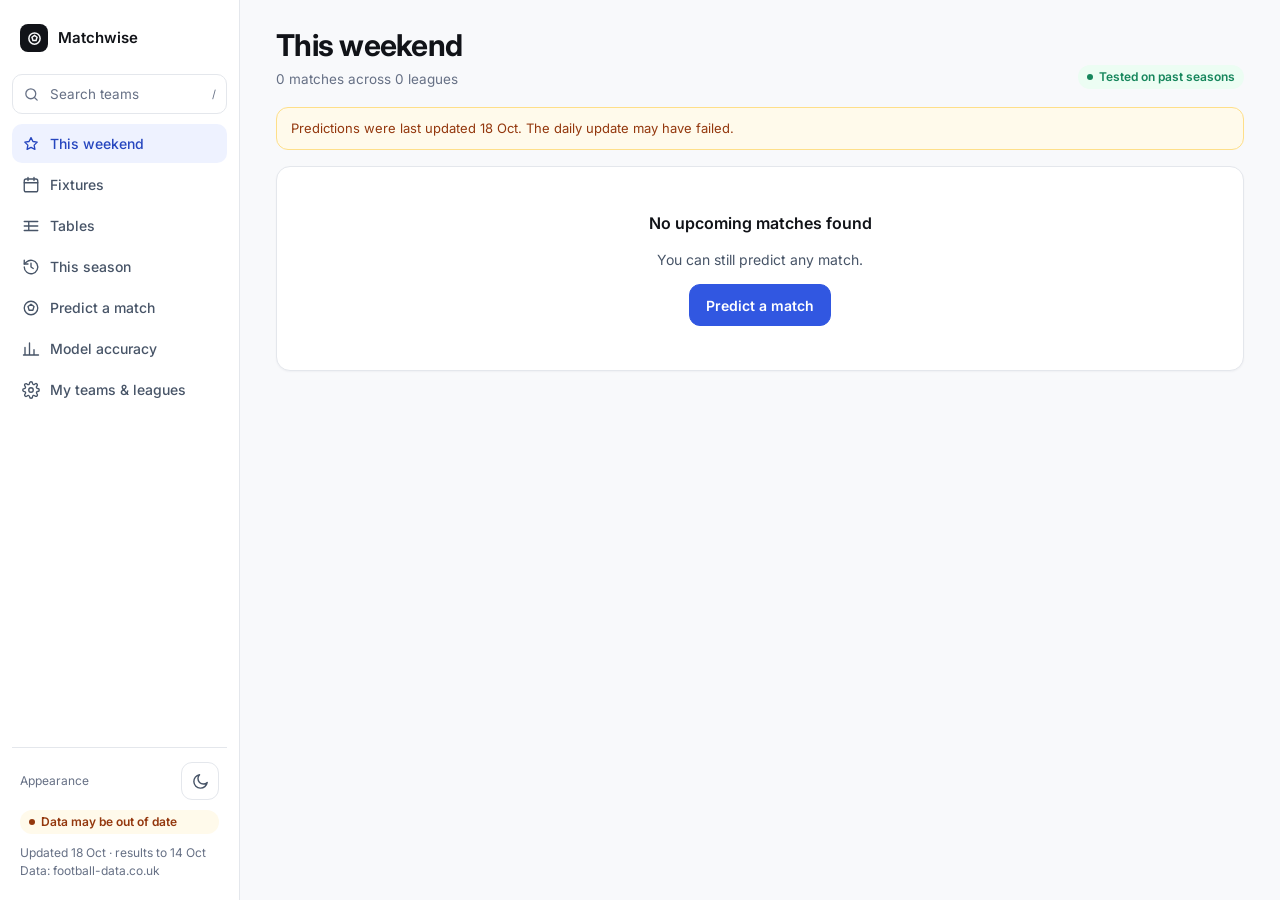
==== commit 61dc89c2: "Show the betting-strategy backtest on the Model accuracy page - 'Would it make money?' section: £1 p" ====
--- a/app/index.html
+++ b/app/index.html
@@ -20,7 +20,7 @@
 <link rel="preconnect" href="https://fonts.googleapis.com">
 <link rel="preconnect" href="https://fonts.gstatic.com" crossorigin>
 <link href="https://fonts.googleapis.com/css2?family=Inter:wght@400;500;600;700&display=swap" rel="stylesheet">
-<link rel="stylesheet" href="app.css?v=15">
+<link rel="stylesheet" href="app.css?v=17">
 </head>
 <body>
 <div class="shell">
@@ -34,7 +34,7 @@
 </div>
 <nav class="tabbar" id="tabbar" aria-label="Main navigation"></nav>
 <div class="overlay" id="search"></div>
-<script src="teams-meta.js?v=15"></script>
-<script src="app.js?v=15"></script>
+<script src="teams-meta.js?v=17"></script>
+<script src="app.js?v=17"></script>
 </body>
 </html>
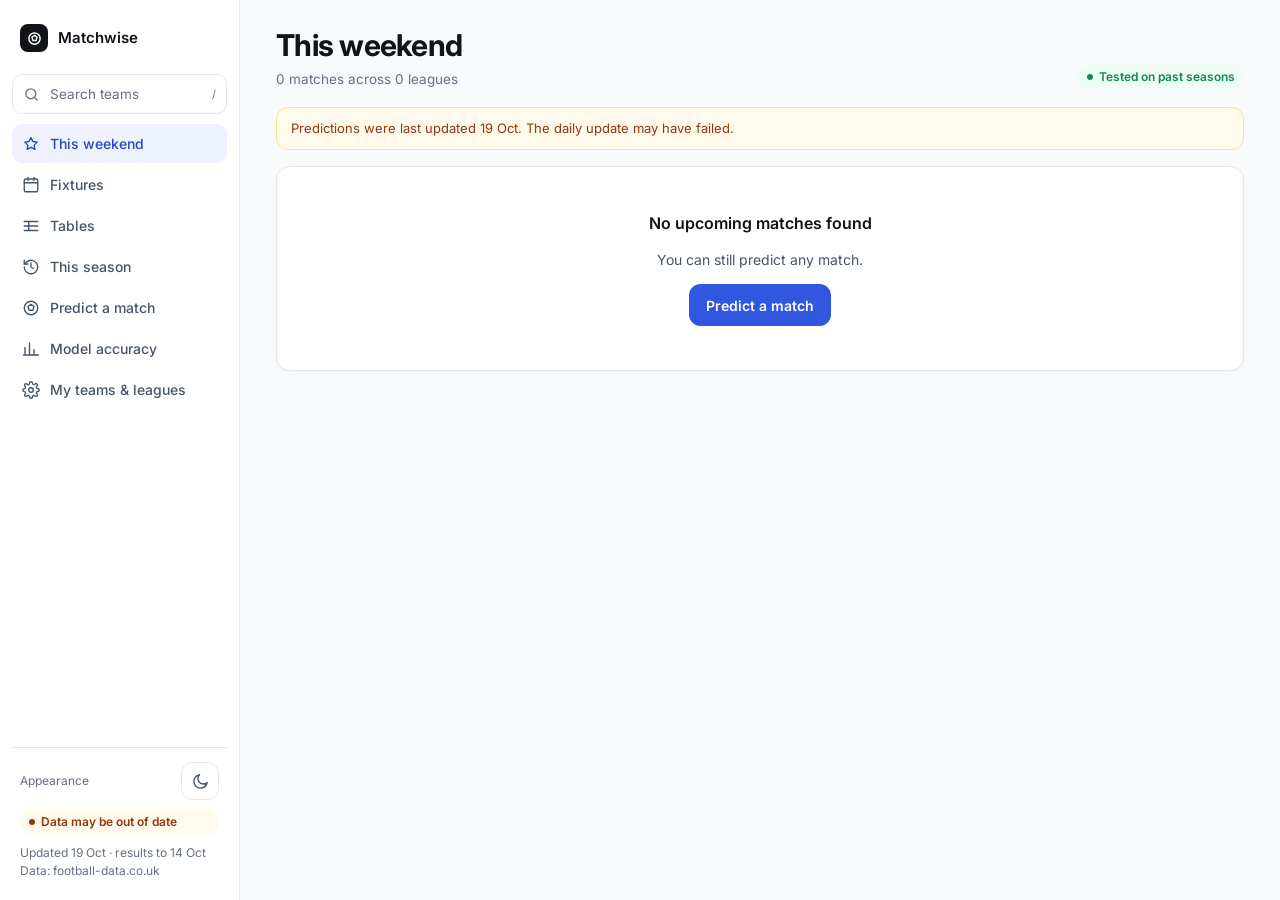
==== commit 21dae92d: "Add 10 leagues, team-news test, goals-market checks and static match pages - Leagues: League One, Le" ====
--- a/app/index.html
+++ b/app/index.html
@@ -20,7 +20,7 @@
 <link rel="preconnect" href="https://fonts.googleapis.com">
 <link rel="preconnect" href="https://fonts.gstatic.com" crossorigin>
 <link href="https://fonts.googleapis.com/css2?family=Inter:wght@400;500;600;700&display=swap" rel="stylesheet">
-<link rel="stylesheet" href="app.css?v=17">
+<link rel="stylesheet" href="app.css?v=18">
 </head>
 <body>
 <div class="shell">
@@ -34,7 +34,7 @@
 </div>
 <nav class="tabbar" id="tabbar" aria-label="Main navigation"></nav>
 <div class="overlay" id="search"></div>
-<script src="teams-meta.js?v=17"></script>
-<script src="app.js?v=17"></script>
+<script src="teams-meta.js?v=18"></script>
+<script src="app.js?v=18"></script>
 </body>
 </html>
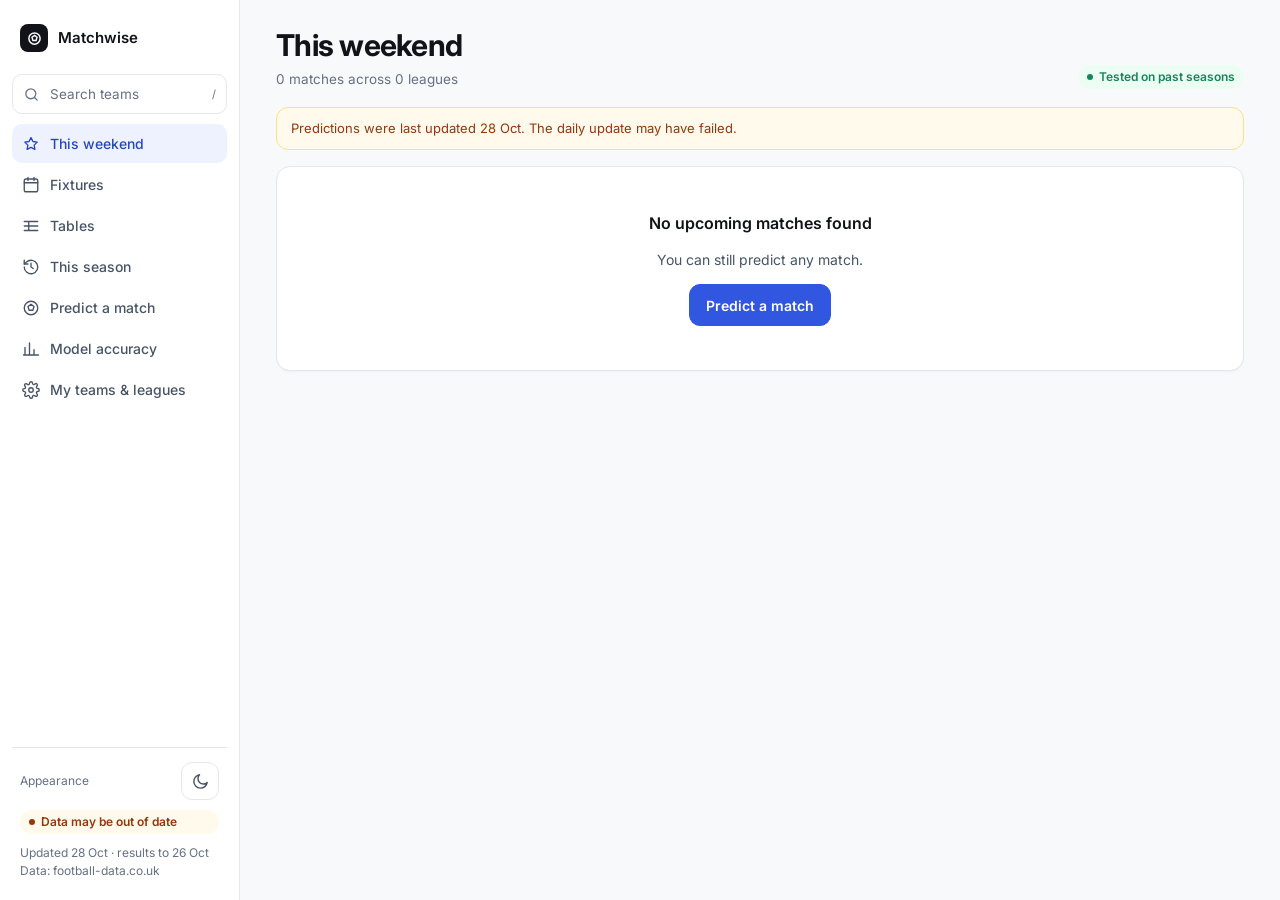
==== commit eb7478e3: "Predict FA Cup and EFL Cup ties (step 1 of domestic cups) Cup ties where both teams play in one of t" ====
--- a/app/index.html
+++ b/app/index.html
@@ -20,7 +20,7 @@
 <link rel="preconnect" href="https://fonts.googleapis.com">
 <link rel="preconnect" href="https://fonts.gstatic.com" crossorigin>
 <link href="https://fonts.googleapis.com/css2?family=Inter:wght@400;500;600;700&display=swap" rel="stylesheet">
-<link rel="stylesheet" href="app.css?v=18">
+<link rel="stylesheet" href="app.css?v=20">
 </head>
 <body>
 <div class="shell">
@@ -34,7 +34,7 @@
 </div>
 <nav class="tabbar" id="tabbar" aria-label="Main navigation"></nav>
 <div class="overlay" id="search"></div>
-<script src="teams-meta.js?v=18"></script>
-<script src="app.js?v=18"></script>
+<script src="teams-meta.js?v=20"></script>
+<script src="app.js?v=20"></script>
 </body>
 </html>
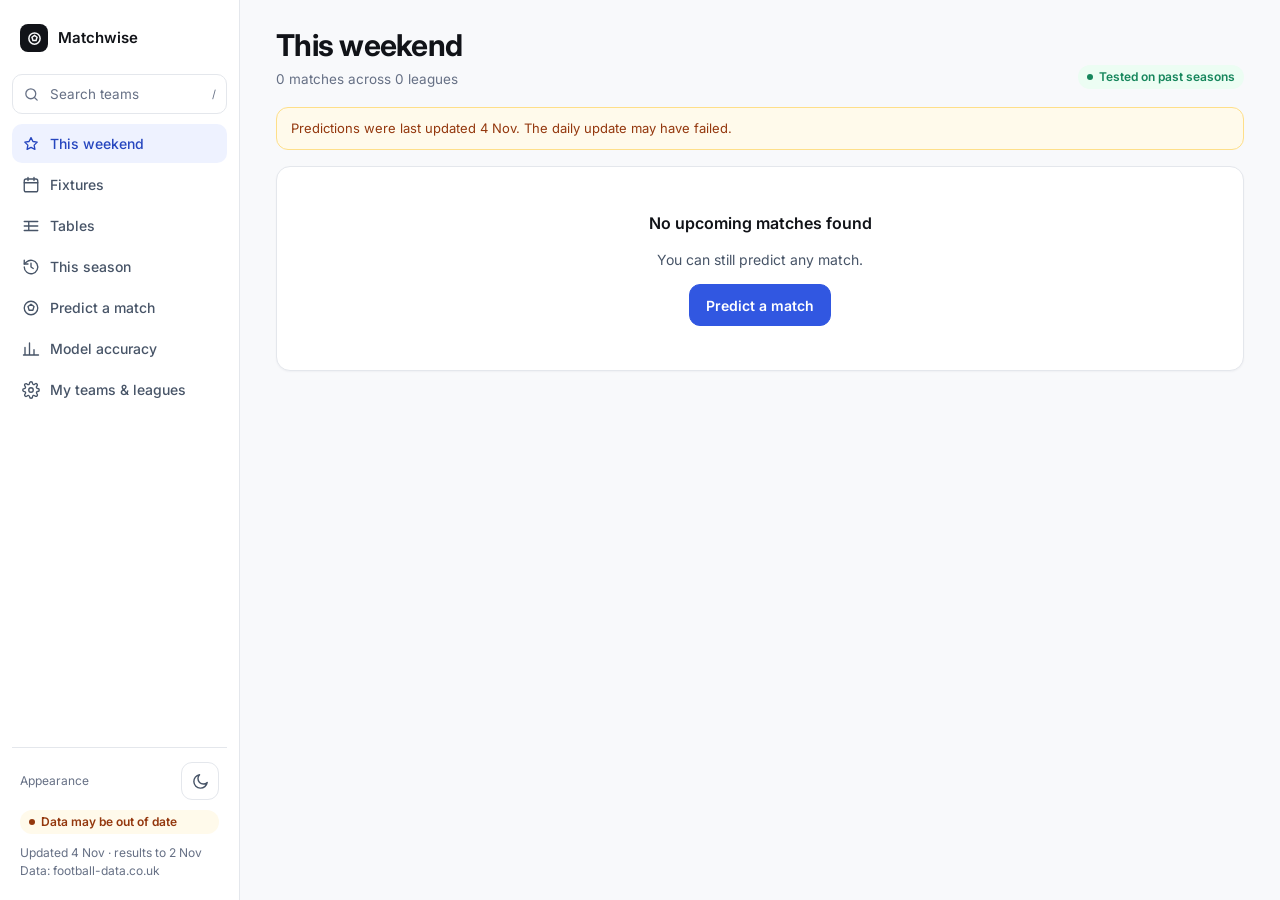
==== commit 870ba2e9: "Merge cups step 1 (FA Cup and EFL Cup) into main Cache bumped to v21, since both lines of work used " ====
--- a/app/index.html
+++ b/app/index.html
@@ -20,7 +20,7 @@
 <link rel="preconnect" href="https://fonts.googleapis.com">
 <link rel="preconnect" href="https://fonts.gstatic.com" crossorigin>
 <link href="https://fonts.googleapis.com/css2?family=Inter:wght@400;500;600;700&display=swap" rel="stylesheet">
-<link rel="stylesheet" href="app.css?v=20">
+<link rel="stylesheet" href="app.css?v=21">
 </head>
 <body>
 <div class="shell">
@@ -34,7 +34,7 @@
 </div>
 <nav class="tabbar" id="tabbar" aria-label="Main navigation"></nav>
 <div class="overlay" id="search"></div>
-<script src="teams-meta.js?v=20"></script>
-<script src="app.js?v=20"></script>
+<script src="teams-meta.js?v=21"></script>
+<script src="app.js?v=21"></script>
 </body>
 </html>
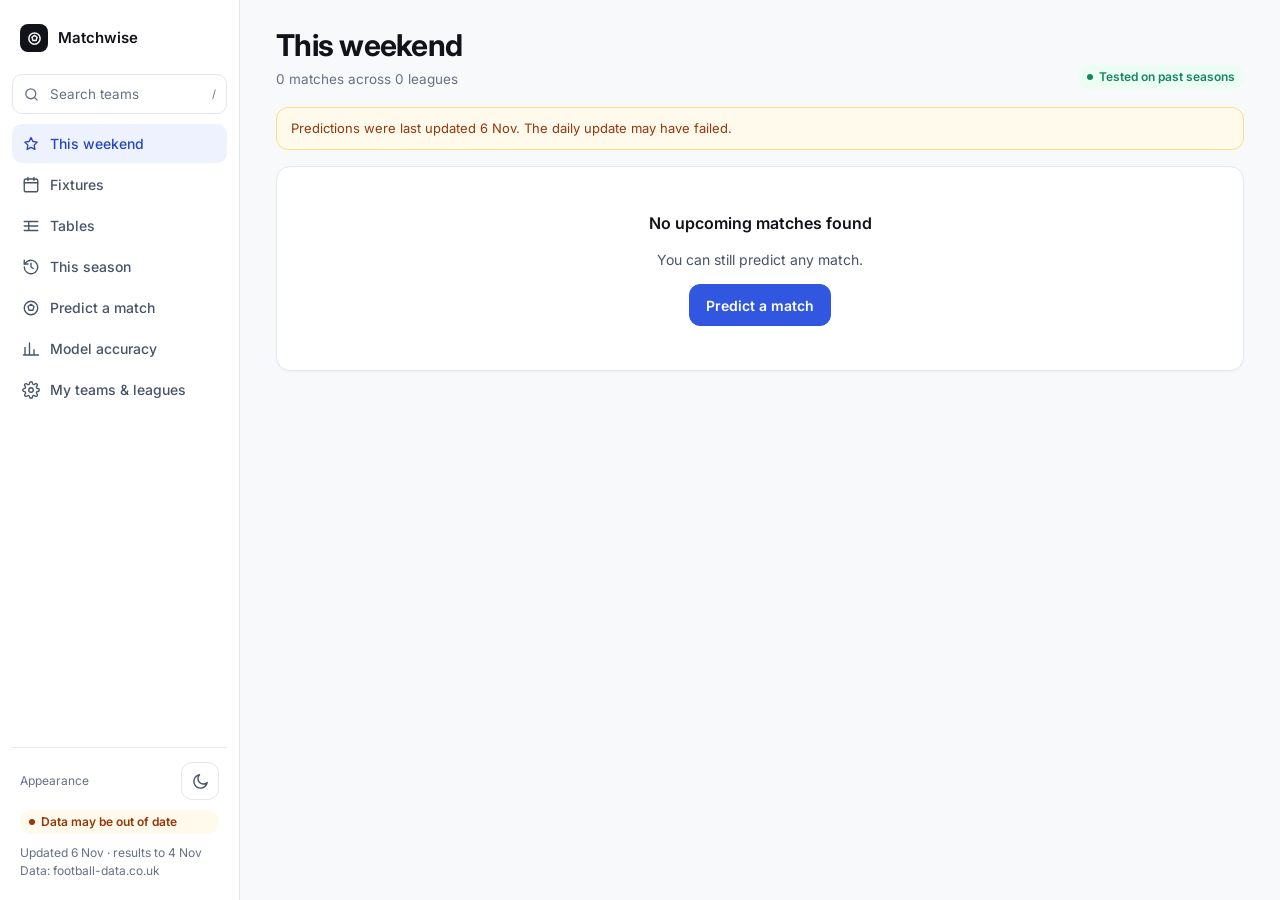
==== commit bf3458fb: "Schedules for the last six leagues from ESPN, and a country filter on Fixtures 2. Bundesliga, Serie " ====
--- a/app/index.html
+++ b/app/index.html
@@ -20,7 +20,7 @@
 <link rel="preconnect" href="https://fonts.googleapis.com">
 <link rel="preconnect" href="https://fonts.gstatic.com" crossorigin>
 <link href="https://fonts.googleapis.com/css2?family=Inter:wght@400;500;600;700&display=swap" rel="stylesheet">
-<link rel="stylesheet" href="app.css?v=21">
+<link rel="stylesheet" href="app.css?v=22">
 </head>
 <body>
 <div class="shell">
@@ -34,7 +34,7 @@
 </div>
 <nav class="tabbar" id="tabbar" aria-label="Main navigation"></nav>
 <div class="overlay" id="search"></div>
-<script src="teams-meta.js?v=21"></script>
-<script src="app.js?v=21"></script>
+<script src="teams-meta.js?v=22"></script>
+<script src="app.js?v=22"></script>
 </body>
 </html>
